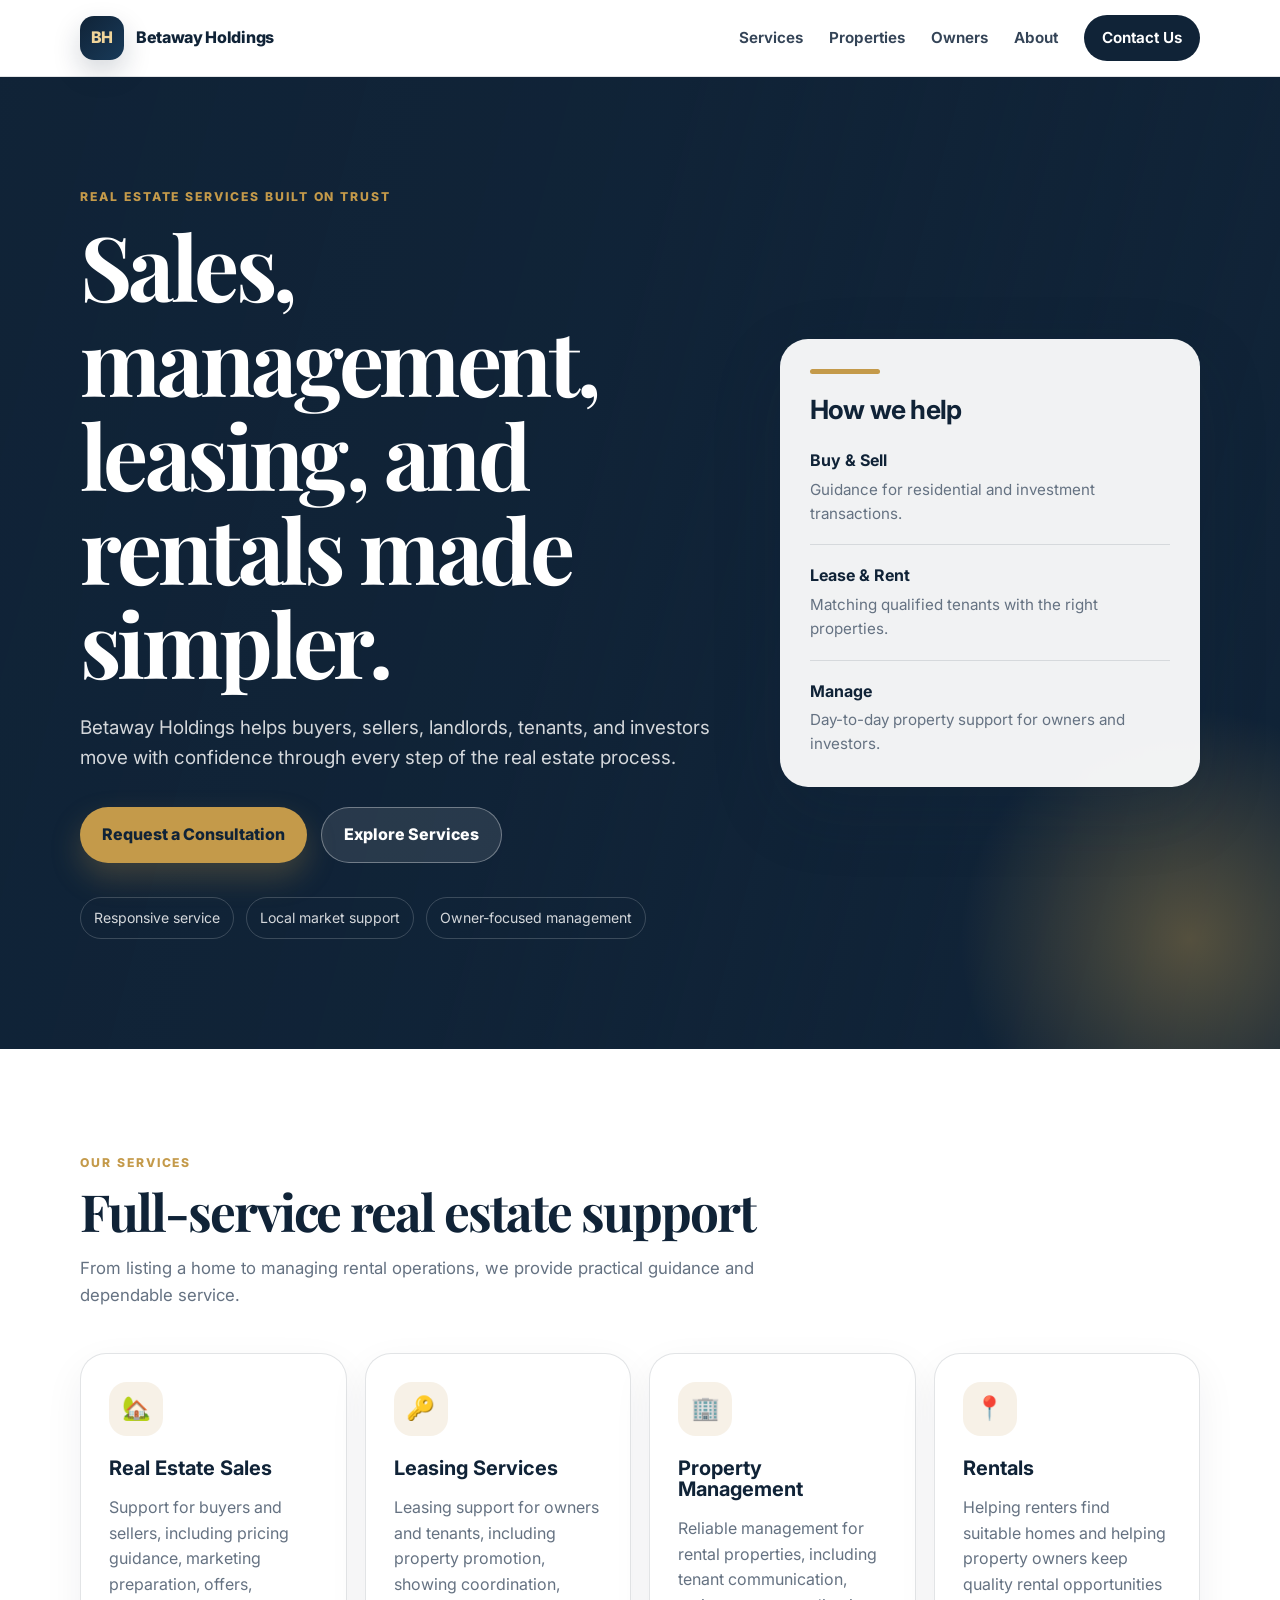
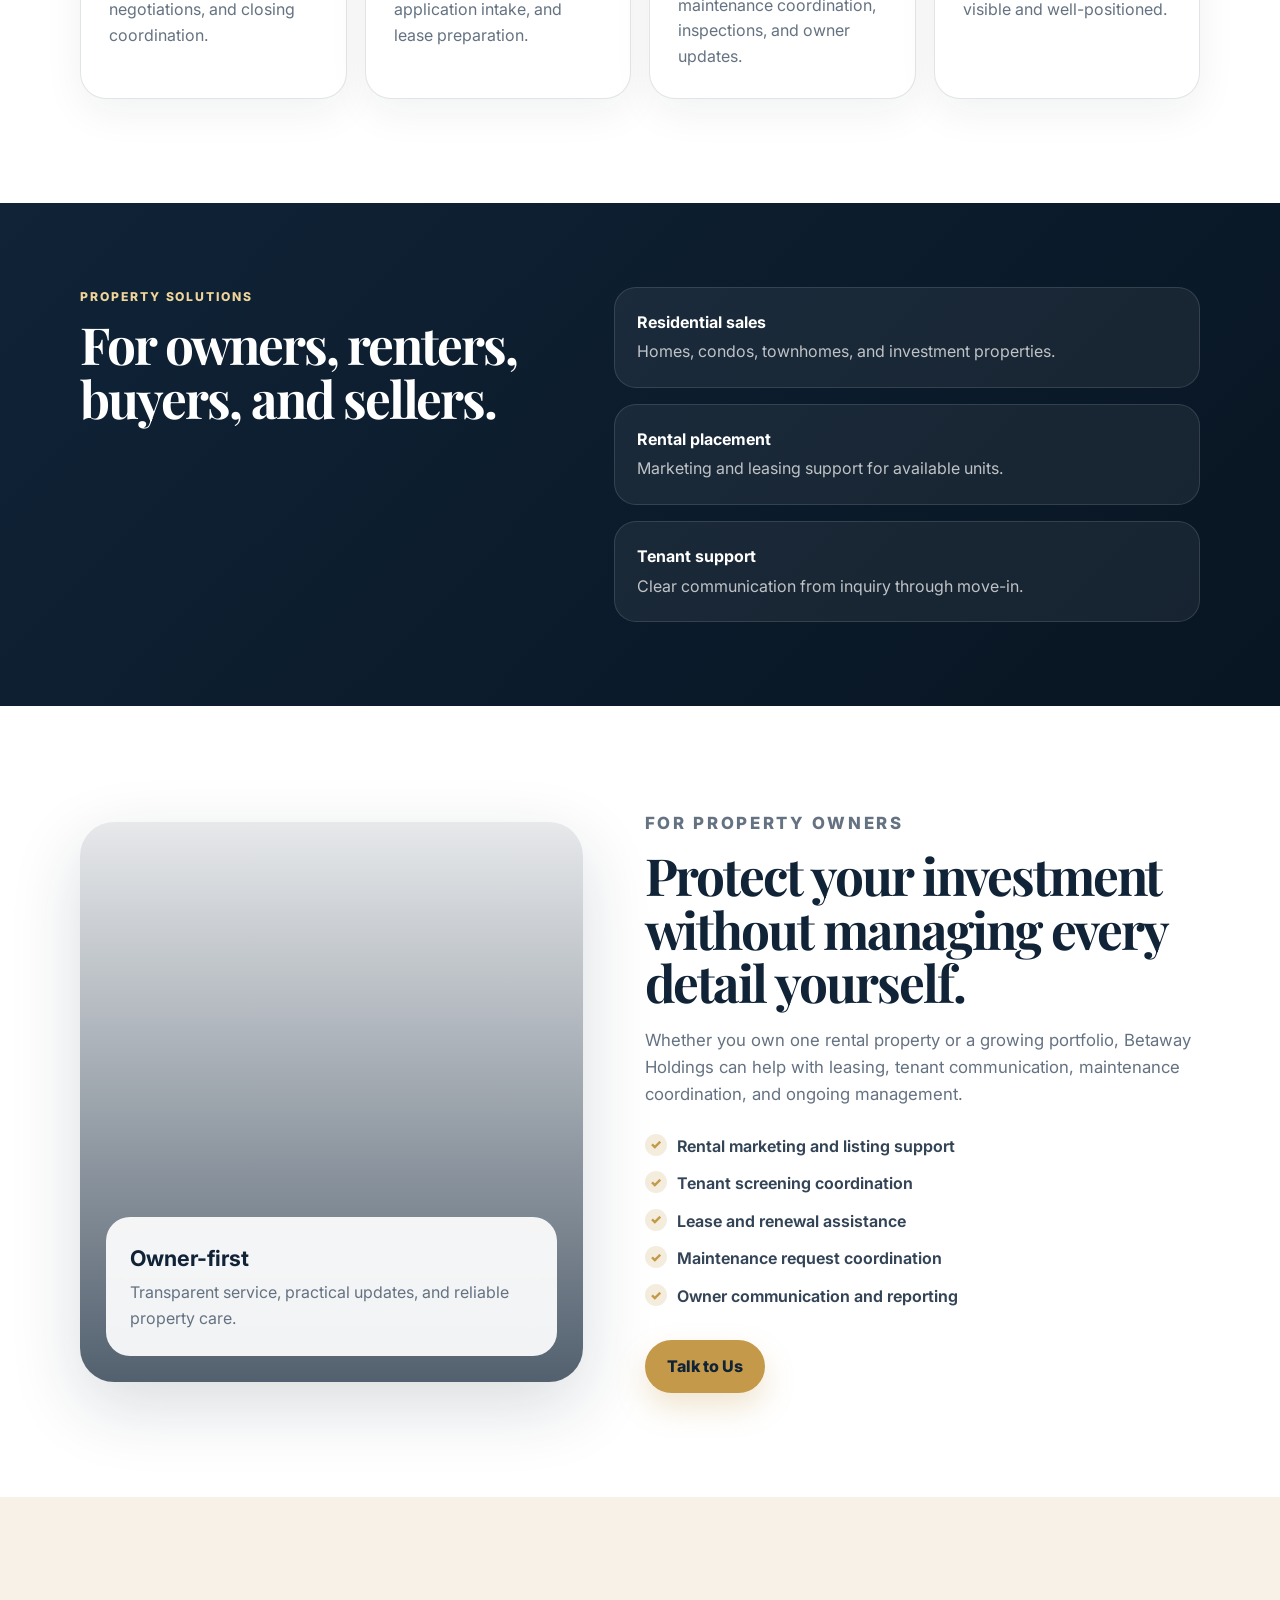
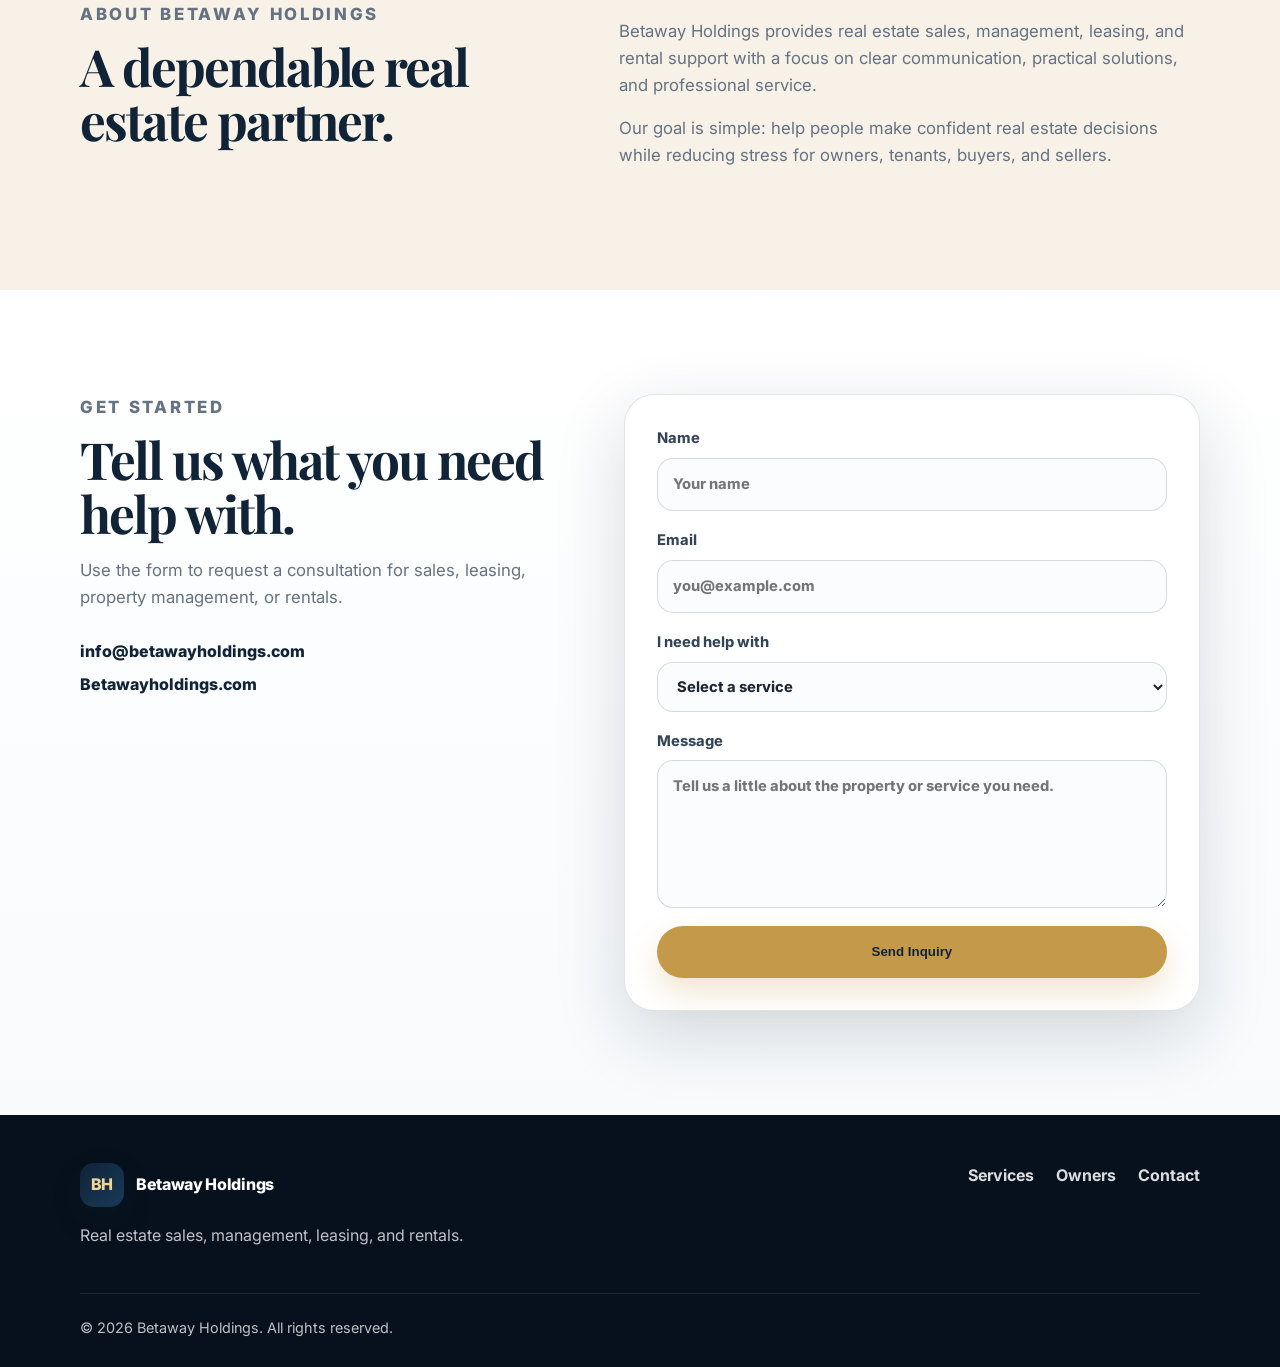
==== index.html @ a77d6428 "Launch Betaway Holdings website" ====
<!DOCTYPE html>
<html lang="en">
<head>
  <meta charset="UTF-8" />
  <meta name="viewport" content="width=device-width, initial-scale=1.0" />
  <meta name="description" content="Betaway Holdings provides real estate sales, property management, leasing, and rental services." />
  <title>Betaway Holdings | Real Estate Sales, Management, Leasing & Rentals</title>
  <link rel="preconnect" href="https://fonts.googleapis.com">
  <link rel="preconnect" href="https://fonts.gstatic.com" crossorigin>
  <link href="https://fonts.googleapis.com/css2?family=Inter:wght@400;500;600;700;800&family=Playfair+Display:wght@700;800&display=swap" rel="stylesheet">
  <link rel="stylesheet" href="styles.css" />
</head>
<body>
  <header class="site-header">
    <nav class="nav container" aria-label="Main navigation">
      <a class="brand" href="#top" aria-label="Betaway Holdings home">
        <span class="brand-mark">BH</span>
        <span>Betaway Holdings</span>
      </a>
      <button class="nav-toggle" aria-label="Open navigation" aria-expanded="false">☰</button>
      <div class="nav-links">
        <a href="#services">Services</a>
        <a href="#properties">Properties</a>
        <a href="#owners">Owners</a>
        <a href="#about">About</a>
        <a class="nav-cta" href="#contact">Contact Us</a>
      </div>
    </nav>
  </header>

  <main id="top">
    <section class="hero">
      <div class="hero-bg" aria-hidden="true"></div>
      <div class="container hero-grid">
        <div class="hero-copy">
          <p class="eyebrow">Real estate services built on trust</p>
          <h1>Sales, management, leasing, and rentals made simpler.</h1>
          <p class="hero-text">Betaway Holdings helps buyers, sellers, landlords, tenants, and investors move with confidence through every step of the real estate process.</p>
          <div class="hero-actions">
            <a class="btn primary" href="#contact">Request a Consultation</a>
            <a class="btn secondary" href="#services">Explore Services</a>
          </div>
          <div class="trust-row" aria-label="Company highlights">
            <span>Responsive service</span>
            <span>Local market support</span>
            <span>Owner-focused management</span>
          </div>
        </div>

        <aside class="hero-card" aria-label="Service overview">
          <div class="card-topline"></div>
          <h2>How we help</h2>
          <ul>
            <li><strong>Buy & Sell</strong><span>Guidance for residential and investment transactions.</span></li>
            <li><strong>Lease & Rent</strong><span>Matching qualified tenants with the right properties.</span></li>
            <li><strong>Manage</strong><span>Day-to-day property support for owners and investors.</span></li>
          </ul>
        </aside>
      </div>
    </section>

    <section class="section" id="services">
      <div class="container">
        <div class="section-heading">
          <p class="eyebrow">Our services</p>
          <h2>Full-service real estate support</h2>
          <p>From listing a home to managing rental operations, we provide practical guidance and dependable service.</p>
        </div>

        <div class="service-grid">
          <article class="service-card">
            <span class="icon">🏡</span>
            <h3>Real Estate Sales</h3>
            <p>Support for buyers and sellers, including pricing guidance, marketing preparation, offers, negotiations, and closing coordination.</p>
          </article>
          <article class="service-card">
            <span class="icon">🔑</span>
            <h3>Leasing Services</h3>
            <p>Leasing support for owners and tenants, including property promotion, showing coordination, application intake, and lease preparation.</p>
          </article>
          <article class="service-card">
            <span class="icon">🏢</span>
            <h3>Property Management</h3>
            <p>Reliable management for rental properties, including tenant communication, maintenance coordination, inspections, and owner updates.</p>
          </article>
          <article class="service-card">
            <span class="icon">📍</span>
            <h3>Rentals</h3>
            <p>Helping renters find suitable homes and helping property owners keep quality rental opportunities visible and well-positioned.</p>
          </article>
        </div>
      </div>
    </section>

    <section class="feature-band" id="properties">
      <div class="container feature-grid">
        <div>
          <p class="eyebrow light">Property solutions</p>
          <h2>For owners, renters, buyers, and sellers.</h2>
        </div>
        <div class="feature-list">
          <div><strong>Residential sales</strong><span>Homes, condos, townhomes, and investment properties.</span></div>
          <div><strong>Rental placement</strong><span>Marketing and leasing support for available units.</span></div>
          <div><strong>Tenant support</strong><span>Clear communication from inquiry through move-in.</span></div>
        </div>
      </div>
    </section>

    <section class="section split" id="owners">
      <div class="container split-grid">
        <div class="image-panel">
          <div class="stat-card">
            <strong>Owner-first</strong>
            <span>Transparent service, practical updates, and reliable property care.</span>
          </div>
        </div>
        <div class="split-copy">
          <p class="eyebrow">For property owners</p>
          <h2>Protect your investment without managing every detail yourself.</h2>
          <p>Whether you own one rental property or a growing portfolio, Betaway Holdings can help with leasing, tenant communication, maintenance coordination, and ongoing management.</p>
          <ul class="check-list">
            <li>Rental marketing and listing support</li>
            <li>Tenant screening coordination</li>
            <li>Lease and renewal assistance</li>
            <li>Maintenance request coordination</li>
            <li>Owner communication and reporting</li>
          </ul>
          <a class="btn primary" href="#contact">Talk to Us</a>
        </div>
      </div>
    </section>

    <section class="section muted" id="about">
      <div class="container about-grid">
        <div>
          <p class="eyebrow">About Betaway Holdings</p>
          <h2>A dependable real estate partner.</h2>
        </div>
        <div>
          <p>Betaway Holdings provides real estate sales, management, leasing, and rental support with a focus on clear communication, practical solutions, and professional service.</p>
          <p>Our goal is simple: help people make confident real estate decisions while reducing stress for owners, tenants, buyers, and sellers.</p>
        </div>
      </div>
    </section>

    <section class="section contact-section" id="contact">
      <div class="container contact-grid">
        <div class="contact-copy">
          <p class="eyebrow">Get started</p>
          <h2>Tell us what you need help with.</h2>
          <p>Use the form to request a consultation for sales, leasing, property management, or rentals.</p>
          <div class="contact-details">
            <a href="mailto:info@betawayholdings.com">info@betawayholdings.com</a>
            <span>Betawayholdings.com</span>
          </div>
        </div>

        <form class="contact-form" action="mailto:info@betawayholdings.com" method="post" enctype="text/plain">
          <label>
            Name
            <input type="text" name="name" placeholder="Your name" required>
          </label>
          <label>
            Email
            <input type="email" name="email" placeholder="you@example.com" required>
          </label>
          <label>
            I need help with
            <select name="service" required>
              <option value="">Select a service</option>
              <option>Buying or selling</option>
              <option>Property management</option>
              <option>Leasing</option>
              <option>Rentals</option>
            </select>
          </label>
          <label>
            Message
            <textarea name="message" rows="5" placeholder="Tell us a little about the property or service you need."></textarea>
          </label>
          <button class="btn primary" type="submit">Send Inquiry</button>
        </form>
      </div>
    </section>
  </main>

  <footer class="site-footer">
    <div class="container footer-grid">
      <div>
        <a class="brand footer-brand" href="#top"><span class="brand-mark">BH</span><span>Betaway Holdings</span></a>
        <p>Real estate sales, management, leasing, and rentals.</p>
      </div>
      <div class="footer-links">
        <a href="#services">Services</a>
        <a href="#owners">Owners</a>
        <a href="#contact">Contact</a>
      </div>
    </div>
    <div class="container copyright">© <span id="year"></span> Betaway Holdings. All rights reserved.</div>
  </footer>

  <script src="script.js"></script>
</body>
</html>
---- styles.css ----
:root {
  --navy: #102337;
  --navy-2: #183a59;
  --gold: #c49a4a;
  --gold-light: #f0d59a;
  --cream: #f7f1e7;
  --white: #ffffff;
  --ink: #1c2632;
  --muted: #657282;
  --line: rgba(16, 35, 55, 0.12);
  --shadow: 0 24px 70px rgba(16, 35, 55, 0.16);
}

* {
  box-sizing: border-box;
}

html {
  scroll-behavior: smooth;
}

body {
  margin: 0;
  font-family: "Inter", system-ui, -apple-system, BlinkMacSystemFont, "Segoe UI", sans-serif;
  color: var(--ink);
  background: var(--white);
  line-height: 1.6;
}

a {
  color: inherit;
  text-decoration: none;
}

img {
  max-width: 100%;
}

.container {
  width: min(1120px, calc(100% - 40px));
  margin: 0 auto;
}

.site-header {
  position: sticky;
  top: 0;
  z-index: 50;
  background: rgba(255, 255, 255, 0.88);
  backdrop-filter: blur(18px);
  border-bottom: 1px solid var(--line);
}

.nav {
  min-height: 76px;
  display: flex;
  align-items: center;
  justify-content: space-between;
  gap: 24px;
}

.brand {
  display: inline-flex;
  align-items: center;
  gap: 12px;
  font-weight: 800;
  color: var(--navy);
  letter-spacing: -0.02em;
}

.brand-mark {
  width: 44px;
  height: 44px;
  display: inline-grid;
  place-items: center;
  border-radius: 14px;
  background: linear-gradient(135deg, var(--navy), var(--navy-2));
  color: var(--gold-light);
  font-weight: 800;
  box-shadow: 0 12px 28px rgba(16, 35, 55, 0.18);
}

.nav-links {
  display: flex;
  align-items: center;
  gap: 26px;
  color: #344457;
  font-size: 0.95rem;
  font-weight: 650;
}

.nav-links a:hover {
  color: var(--gold);
}

.nav-cta {
  padding: 11px 18px;
  border-radius: 999px;
  background: var(--navy);
  color: var(--white) !important;
}

.nav-toggle {
  display: none;
  border: 0;
  background: var(--navy);
  color: var(--white);
  width: 42px;
  height: 42px;
  border-radius: 12px;
  font-size: 1.2rem;
}

.hero {
  position: relative;
  min-height: 720px;
  display: flex;
  align-items: center;
  overflow: hidden;
  color: var(--white);
  background: var(--navy);
}

.hero-bg {
  position: absolute;
  inset: 0;
  background:
    linear-gradient(105deg, rgba(16, 35, 55, 0.95) 0%, rgba(16, 35, 55, 0.86) 44%, rgba(16, 35, 55, 0.38) 100%),
    url("https://images.unsplash.com/photo-1560518883-ce09059eeffa?auto=format&fit=crop&w=1800&q=80") center/cover;
}

.hero::after {
  content: "";
  position: absolute;
  width: 500px;
  height: 500px;
  right: -160px;
  bottom: -140px;
  background: radial-gradient(circle, rgba(196, 154, 74, 0.38), transparent 65%);
}

.hero-grid {
  position: relative;
  z-index: 1;
  display: grid;
  grid-template-columns: minmax(0, 1.1fr) 420px;
  gap: 56px;
  align-items: center;
  padding: 110px 0;
}

.eyebrow {
  margin: 0 0 12px;
  text-transform: uppercase;
  letter-spacing: 0.16em;
  color: var(--gold);
  font-size: 0.76rem;
  font-weight: 800;
}

.eyebrow.light {
  color: var(--gold-light);
}

h1,
h2,
h3 {
  margin: 0;
  line-height: 1.05;
  color: var(--navy);
}

.hero h1,
.feature-band h2 {
  color: var(--white);
}

h1,
h2 {
  font-family: "Playfair Display", Georgia, serif;
  letter-spacing: -0.04em;
}

h1 {
  max-width: 780px;
  font-size: clamp(3.1rem, 7vw, 6.8rem);
}

h2 {
  font-size: clamp(2rem, 4vw, 3.8rem);
}

h3 {
  font-size: 1.25rem;
}

.hero-text {
  max-width: 650px;
  margin: 24px 0 0;
  color: rgba(255, 255, 255, 0.82);
  font-size: 1.18rem;
}

.hero-actions {
  display: flex;
  flex-wrap: wrap;
  gap: 14px;
  margin: 34px 0 0;
}

.btn {
  display: inline-flex;
  align-items: center;
  justify-content: center;
  min-height: 52px;
  padding: 14px 22px;
  border: 0;
  border-radius: 999px;
  font-weight: 800;
  cursor: pointer;
  transition: transform 0.2s ease, box-shadow 0.2s ease, background 0.2s ease;
}

.btn:hover {
  transform: translateY(-2px);
}

.btn.primary {
  background: var(--gold);
  color: var(--navy);
  box-shadow: 0 14px 30px rgba(196, 154, 74, 0.26);
}

.btn.secondary {
  border: 1px solid rgba(255, 255, 255, 0.34);
  color: var(--white);
  background: rgba(255, 255, 255, 0.1);
}

.trust-row {
  display: flex;
  flex-wrap: wrap;
  gap: 12px;
  margin-top: 34px;
}

.trust-row span {
  padding: 9px 13px;
  border: 1px solid rgba(255, 255, 255, 0.18);
  border-radius: 999px;
  color: rgba(255, 255, 255, 0.82);
  font-size: 0.88rem;
}

.hero-card {
  padding: 30px;
  border-radius: 28px;
  background: rgba(255, 255, 255, 0.94);
  color: var(--ink);
  box-shadow: var(--shadow);
  overflow: hidden;
}

.card-topline {
  width: 70px;
  height: 5px;
  border-radius: 999px;
  background: var(--gold);
  margin-bottom: 22px;
}

.hero-card h2 {
  font-family: "Inter", sans-serif;
  letter-spacing: -0.03em;
  font-size: 1.65rem;
}

.hero-card ul {
  list-style: none;
  padding: 0;
  margin: 24px 0 0;
  display: grid;
  gap: 18px;
}

.hero-card li {
  padding-bottom: 18px;
  border-bottom: 1px solid var(--line);
}

.hero-card li:last-child {
  border-bottom: 0;
  padding-bottom: 0;
}

.hero-card strong,
.hero-card span {
  display: block;
}

.hero-card strong {
  color: var(--navy);
  margin-bottom: 4px;
}

.hero-card span {
  color: var(--muted);
  font-size: 0.95rem;
}

.section {
  padding: 104px 0;
}

.section-heading {
  max-width: 750px;
  margin-bottom: 44px;
}

.section-heading p:last-child,
.split-copy p,
.about-grid p,
.contact-copy p {
  color: var(--muted);
  font-size: 1.05rem;
}

.service-grid {
  display: grid;
  grid-template-columns: repeat(4, 1fr);
  gap: 18px;
}

.service-card {
  padding: 28px;
  border: 1px solid var(--line);
  border-radius: 26px;
  background: var(--white);
  box-shadow: 0 14px 40px rgba(16, 35, 55, 0.06);
}

.icon {
  display: inline-grid;
  place-items: center;
  width: 54px;
  height: 54px;
  border-radius: 18px;
  background: var(--cream);
  font-size: 1.45rem;
  margin-bottom: 22px;
}

.service-card p {
  color: var(--muted);
  margin-bottom: 0;
}

.feature-band {
  padding: 84px 0;
  background: linear-gradient(135deg, var(--navy), #081522);
  color: var(--white);
}

.feature-grid {
  display: grid;
  grid-template-columns: 0.9fr 1.1fr;
  gap: 54px;
  align-items: start;
}

.feature-list {
  display: grid;
  gap: 16px;
}

.feature-list div {
  padding: 22px;
  border: 1px solid rgba(255, 255, 255, 0.12);
  border-radius: 22px;
  background: rgba(255, 255, 255, 0.06);
}

.feature-list strong,
.feature-list span {
  display: block;
}

.feature-list span {
  color: rgba(255, 255, 255, 0.72);
  margin-top: 4px;
}

.split-grid {
  display: grid;
  grid-template-columns: 0.95fr 1.05fr;
  gap: 62px;
  align-items: center;
}

.image-panel {
  min-height: 560px;
  border-radius: 34px;
  background:
    linear-gradient(180deg, rgba(16, 35, 55, 0.1), rgba(16, 35, 55, 0.72)),
    url("https://images.unsplash.com/photo-1600607687920-4e2a09cf159d?auto=format&fit=crop&w=1200&q=80") center/cover;
  position: relative;
  overflow: hidden;
  box-shadow: var(--shadow);
}

.stat-card {
  position: absolute;
  left: 26px;
  right: 26px;
  bottom: 26px;
  padding: 24px;
  border-radius: 24px;
  background: rgba(255, 255, 255, 0.92);
  backdrop-filter: blur(12px);
}

.stat-card strong,
.stat-card span {
  display: block;
}

.stat-card strong {
  color: var(--navy);
  font-size: 1.35rem;
}

.stat-card span {
  margin-top: 5px;
  color: var(--muted);
}

.check-list {
  padding: 0;
  margin: 26px 0 30px;
  list-style: none;
  display: grid;
  gap: 12px;
}

.check-list li {
  position: relative;
  padding-left: 32px;
  font-weight: 650;
  color: #344457;
}

.check-list li::before {
  content: "✓";
  position: absolute;
  left: 0;
  top: 0;
  width: 22px;
  height: 22px;
  display: grid;
  place-items: center;
  border-radius: 50%;
  background: rgba(196, 154, 74, 0.18);
  color: var(--gold);
  font-size: 0.82rem;
  font-weight: 900;
}

.muted {
  background: var(--cream);
}

.about-grid {
  display: grid;
  grid-template-columns: 0.9fr 1.1fr;
  gap: 64px;
}

.contact-section {
  background: linear-gradient(180deg, var(--white), #f8fafc);
}

.contact-grid {
  display: grid;
  grid-template-columns: 0.85fr 1fr;
  gap: 54px;
  align-items: start;
}

.contact-details {
  display: grid;
  gap: 8px;
  margin-top: 28px;
  color: var(--navy);
  font-weight: 800;
}

.contact-form {
  padding: 32px;
  border-radius: 30px;
  background: var(--white);
  border: 1px solid var(--line);
  box-shadow: var(--shadow);
  display: grid;
  gap: 18px;
}

label {
  display: grid;
  gap: 7px;
  color: #344457;
  font-weight: 750;
  font-size: 0.92rem;
}

input,
select,
textarea {
  width: 100%;
  border: 1px solid rgba(101, 114, 130, 0.24);
  border-radius: 16px;
  padding: 14px 15px;
  font: inherit;
  color: var(--ink);
  background: #fbfcfd;
}

input:focus,
select:focus,
textarea:focus {
  outline: 3px solid rgba(196, 154, 74, 0.22);
  border-color: var(--gold);
}

.site-footer {
  padding: 48px 0 28px;
  background: #07111d;
  color: rgba(255, 255, 255, 0.74);
}

.footer-grid {
  display: flex;
  align-items: flex-start;
  justify-content: space-between;
  gap: 32px;
  padding-bottom: 28px;
  border-bottom: 1px solid rgba(255, 255, 255, 0.1);
}

.footer-brand {
  color: var(--white);
}

.footer-links {
  display: flex;
  gap: 22px;
  color: rgba(255, 255, 255, 0.86);
  font-weight: 700;
}

.copyright {
  padding-top: 22px;
  font-size: 0.9rem;
}

@media (max-width: 920px) {
  .nav-toggle {
    display: inline-grid;
    place-items: center;
  }

  .nav-links {
    position: absolute;
    left: 20px;
    right: 20px;
    top: 82px;
    display: none;
    flex-direction: column;
    align-items: stretch;
    padding: 18px;
    border-radius: 22px;
    background: var(--white);
    box-shadow: var(--shadow);
  }

  .nav-links.open {
    display: flex;
  }

  .nav-links a {
    padding: 10px 12px;
  }

  .hero-grid,
  .service-grid,
  .feature-grid,
  .split-grid,
  .about-grid,
  .contact-grid {
    grid-template-columns: 1fr;
  }

  .hero {
    min-height: auto;
  }

  .hero-grid {
    padding: 78px 0;
  }

  .service-grid {
    grid-template-columns: repeat(2, 1fr);
  }
}

@media (max-width: 620px) {
  .container {
    width: min(100% - 28px, 1120px);
  }

  .nav {
    min-height: 70px;
  }

  .brand span:last-child {
    font-size: 0.95rem;
  }

  .hero-grid {
    padding: 58px 0;
  }

  .hero-card,
  .contact-form,
  .service-card {
    border-radius: 22px;
    padding: 22px;
  }

  .section {
    padding: 72px 0;
  }

  .service-grid {
    grid-template-columns: 1fr;
  }

  .image-panel {
    min-height: 420px;
  }

  .footer-grid,
  .footer-links {
    flex-direction: column;
  }
}
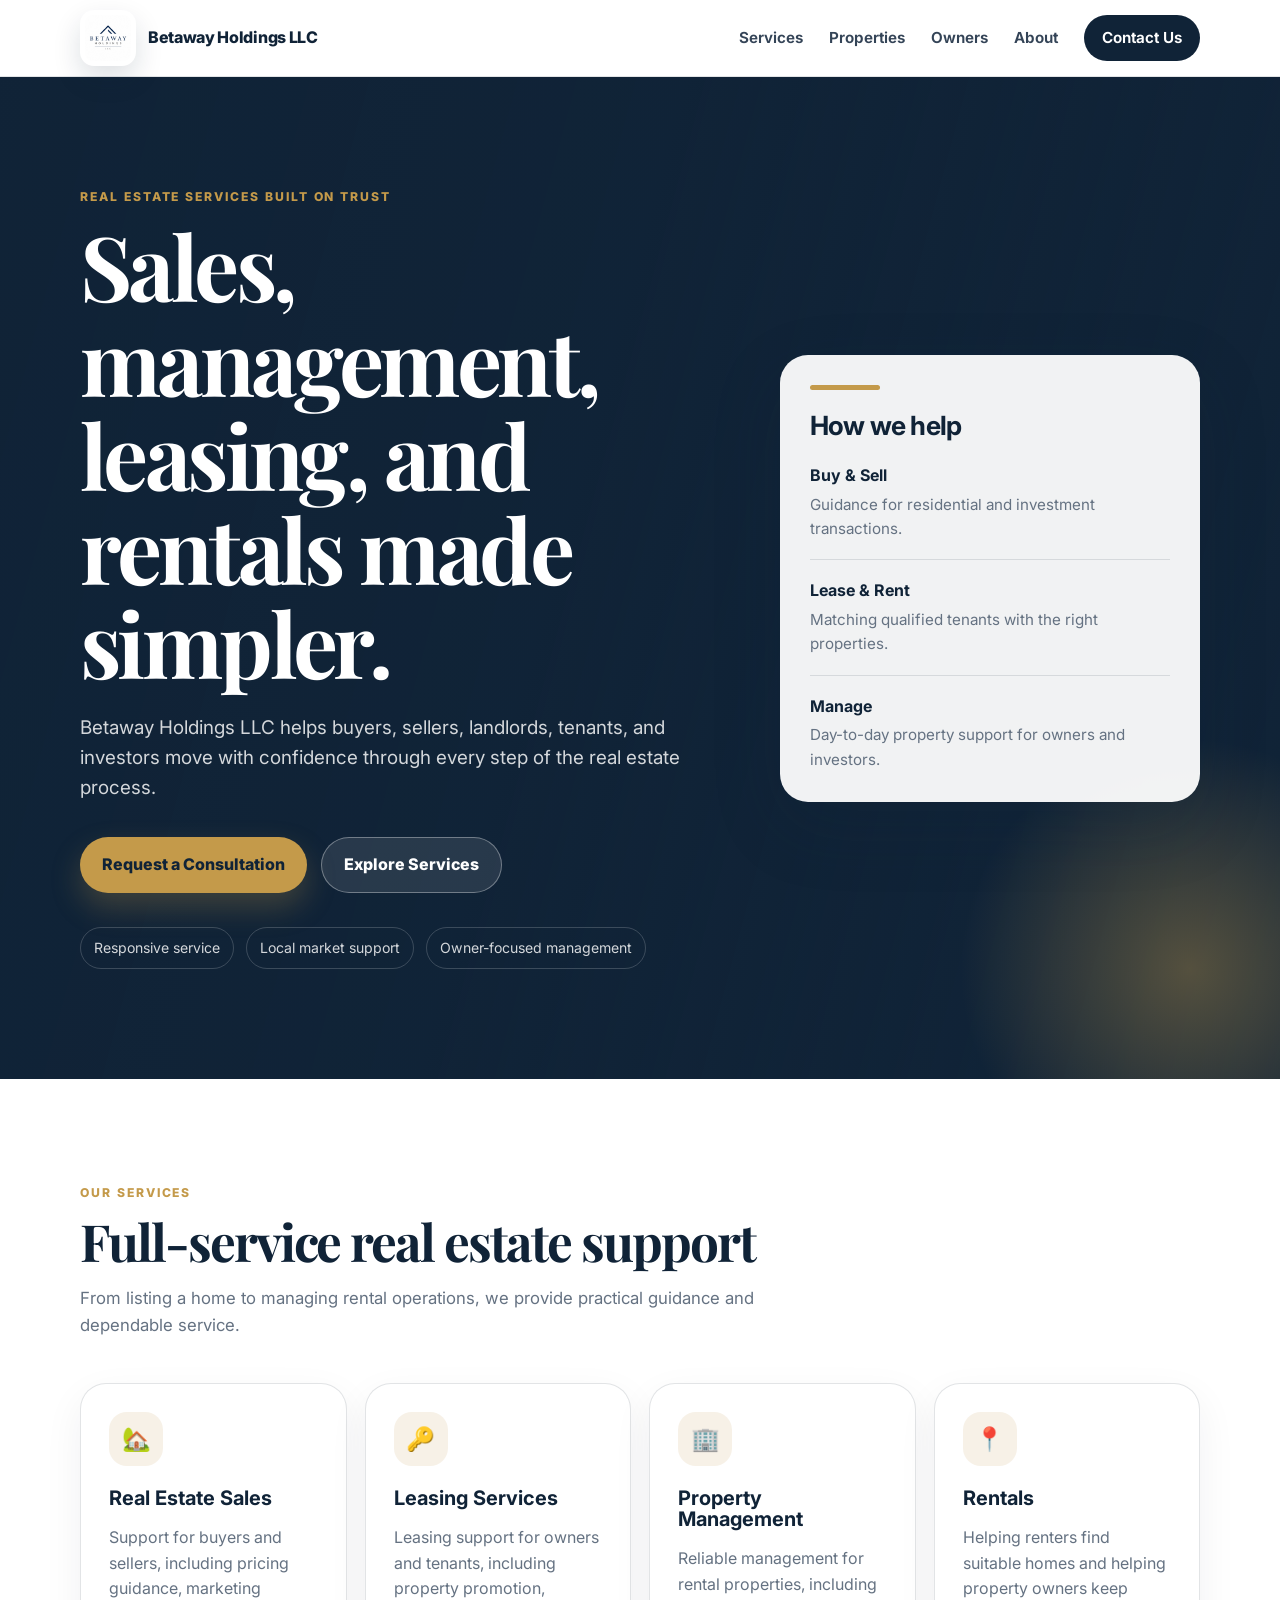
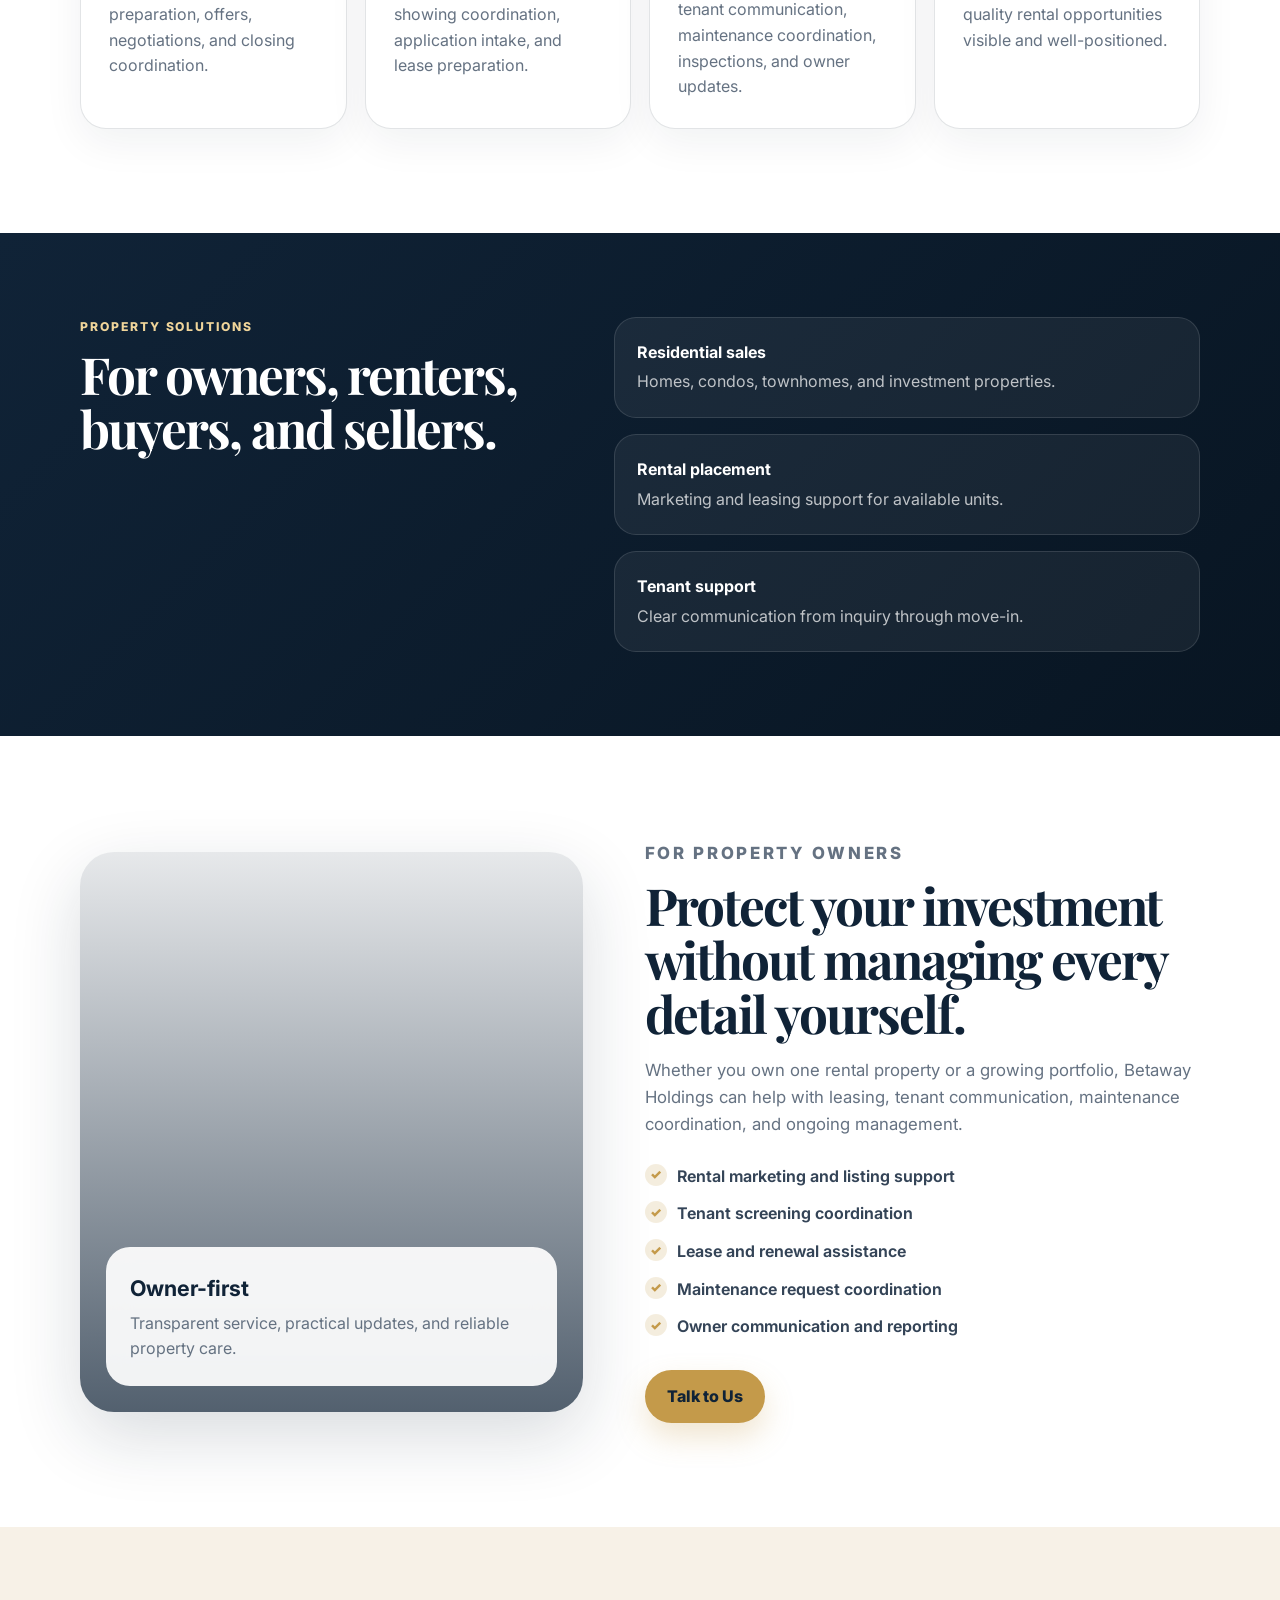
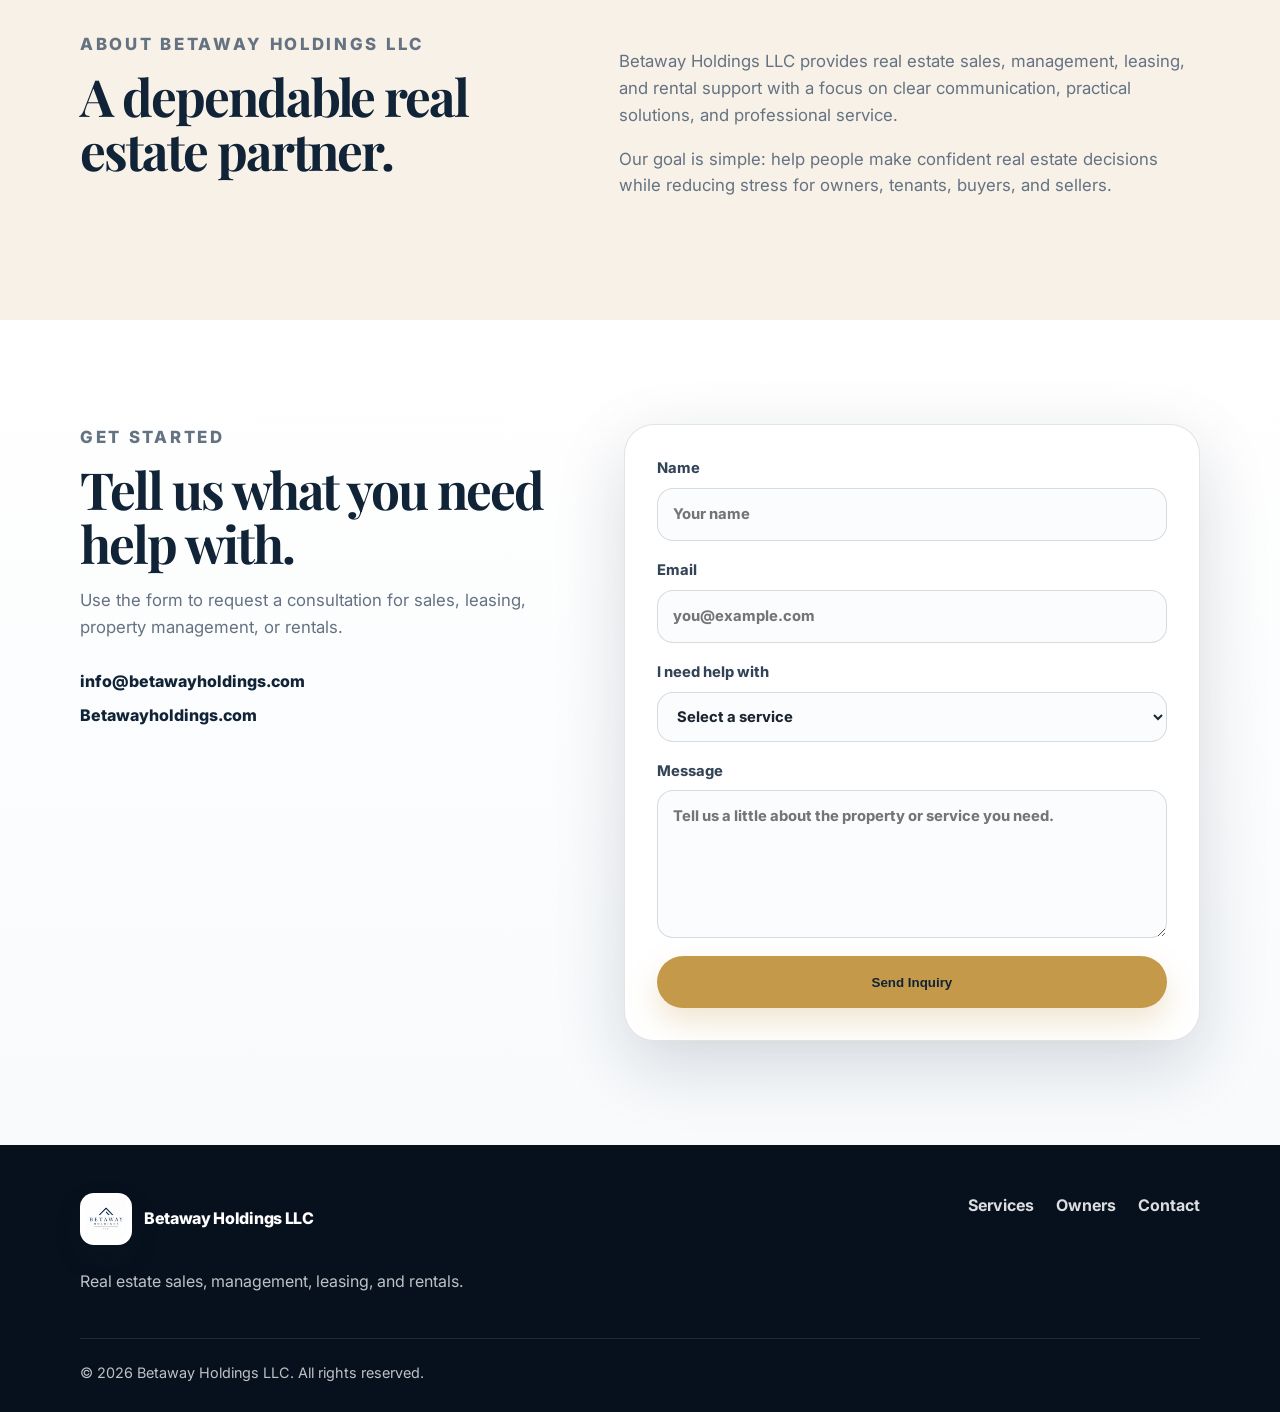
==== commit 89e4cf60: "Add Betaway Holdings logo" ====
--- a/index.html
+++ b/index.html
@@ -3,8 +3,8 @@
 <head>
   <meta charset="UTF-8" />
   <meta name="viewport" content="width=device-width, initial-scale=1.0" />
-  <meta name="description" content="Betaway Holdings provides real estate sales, property management, leasing, and rental services." />
-  <title>Betaway Holdings | Real Estate Sales, Management, Leasing & Rentals</title>
+  <meta name="description" content="Betaway Holdings LLC provides real estate sales, property management, leasing, and rental services." />
+  <title>Betaway Holdings LLC | Real Estate Sales, Management, Leasing & Rentals</title>
   <link rel="preconnect" href="https://fonts.googleapis.com">
   <link rel="preconnect" href="https://fonts.gstatic.com" crossorigin>
   <link href="https://fonts.googleapis.com/css2?family=Inter:wght@400;500;600;700;800&family=Playfair+Display:wght@700;800&display=swap" rel="stylesheet">
@@ -14,8 +14,8 @@
   <header class="site-header">
     <nav class="nav container" aria-label="Main navigation">
       <a class="brand" href="#top" aria-label="Betaway Holdings home">
-        <span class="brand-mark">BH</span>
-        <span>Betaway Holdings</span>
+        <img class="brand-logo" src="assets/logo.jpg" alt="Betaway Holdings LLC logo" />
+        <span>Betaway Holdings LLC</span>
       </a>
       <button class="nav-toggle" aria-label="Open navigation" aria-expanded="false">☰</button>
       <div class="nav-links">
@@ -35,7 +35,7 @@
         <div class="hero-copy">
           <p class="eyebrow">Real estate services built on trust</p>
           <h1>Sales, management, leasing, and rentals made simpler.</h1>
-          <p class="hero-text">Betaway Holdings helps buyers, sellers, landlords, tenants, and investors move with confidence through every step of the real estate process.</p>
+          <p class="hero-text">Betaway Holdings LLC helps buyers, sellers, landlords, tenants, and investors move with confidence through every step of the real estate process.</p>
           <div class="hero-actions">
             <a class="btn primary" href="#contact">Request a Consultation</a>
             <a class="btn secondary" href="#services">Explore Services</a>
@@ -133,11 +133,11 @@
     <section class="section muted" id="about">
       <div class="container about-grid">
         <div>
-          <p class="eyebrow">About Betaway Holdings</p>
+          <p class="eyebrow">About Betaway Holdings LLC</p>
           <h2>A dependable real estate partner.</h2>
         </div>
         <div>
-          <p>Betaway Holdings provides real estate sales, management, leasing, and rental support with a focus on clear communication, practical solutions, and professional service.</p>
+          <p>Betaway Holdings LLC provides real estate sales, management, leasing, and rental support with a focus on clear communication, practical solutions, and professional service.</p>
           <p>Our goal is simple: help people make confident real estate decisions while reducing stress for owners, tenants, buyers, and sellers.</p>
         </div>
       </div>
@@ -187,7 +187,7 @@
   <footer class="site-footer">
     <div class="container footer-grid">
       <div>
-        <a class="brand footer-brand" href="#top"><span class="brand-mark">BH</span><span>Betaway Holdings</span></a>
+        <a class="brand footer-brand" href="#top"><img class="brand-logo" src="assets/logo.jpg" alt="Betaway Holdings LLC logo" /><span>Betaway Holdings LLC</span></a>
         <p>Real estate sales, management, leasing, and rentals.</p>
       </div>
       <div class="footer-links">
@@ -196,7 +196,7 @@
         <a href="#contact">Contact</a>
       </div>
     </div>
-    <div class="container copyright">© <span id="year"></span> Betaway Holdings. All rights reserved.</div>
+    <div class="container copyright">© <span id="year"></span> Betaway Holdings LLC. All rights reserved.</div>
   </footer>
 
   <script src="script.js"></script>
--- a/styles.css
+++ b/styles.css
@@ -67,6 +67,17 @@
   letter-spacing: -0.02em;
 }
 
+
+.brand-logo {
+  width: 56px;
+  height: 56px;
+  object-fit: contain;
+  border-radius: 14px;
+  background: var(--white);
+  padding: 5px;
+  box-shadow: 0 12px 28px rgba(16, 35, 55, 0.14);
+}
+
 .brand-mark {
   width: 44px;
   height: 44px;
@@ -547,6 +558,11 @@
 
 .footer-brand {
   color: var(--white);
+}
+
+.footer-brand .brand-logo {
+  width: 52px;
+  height: 52px;
 }
 
 .footer-links {
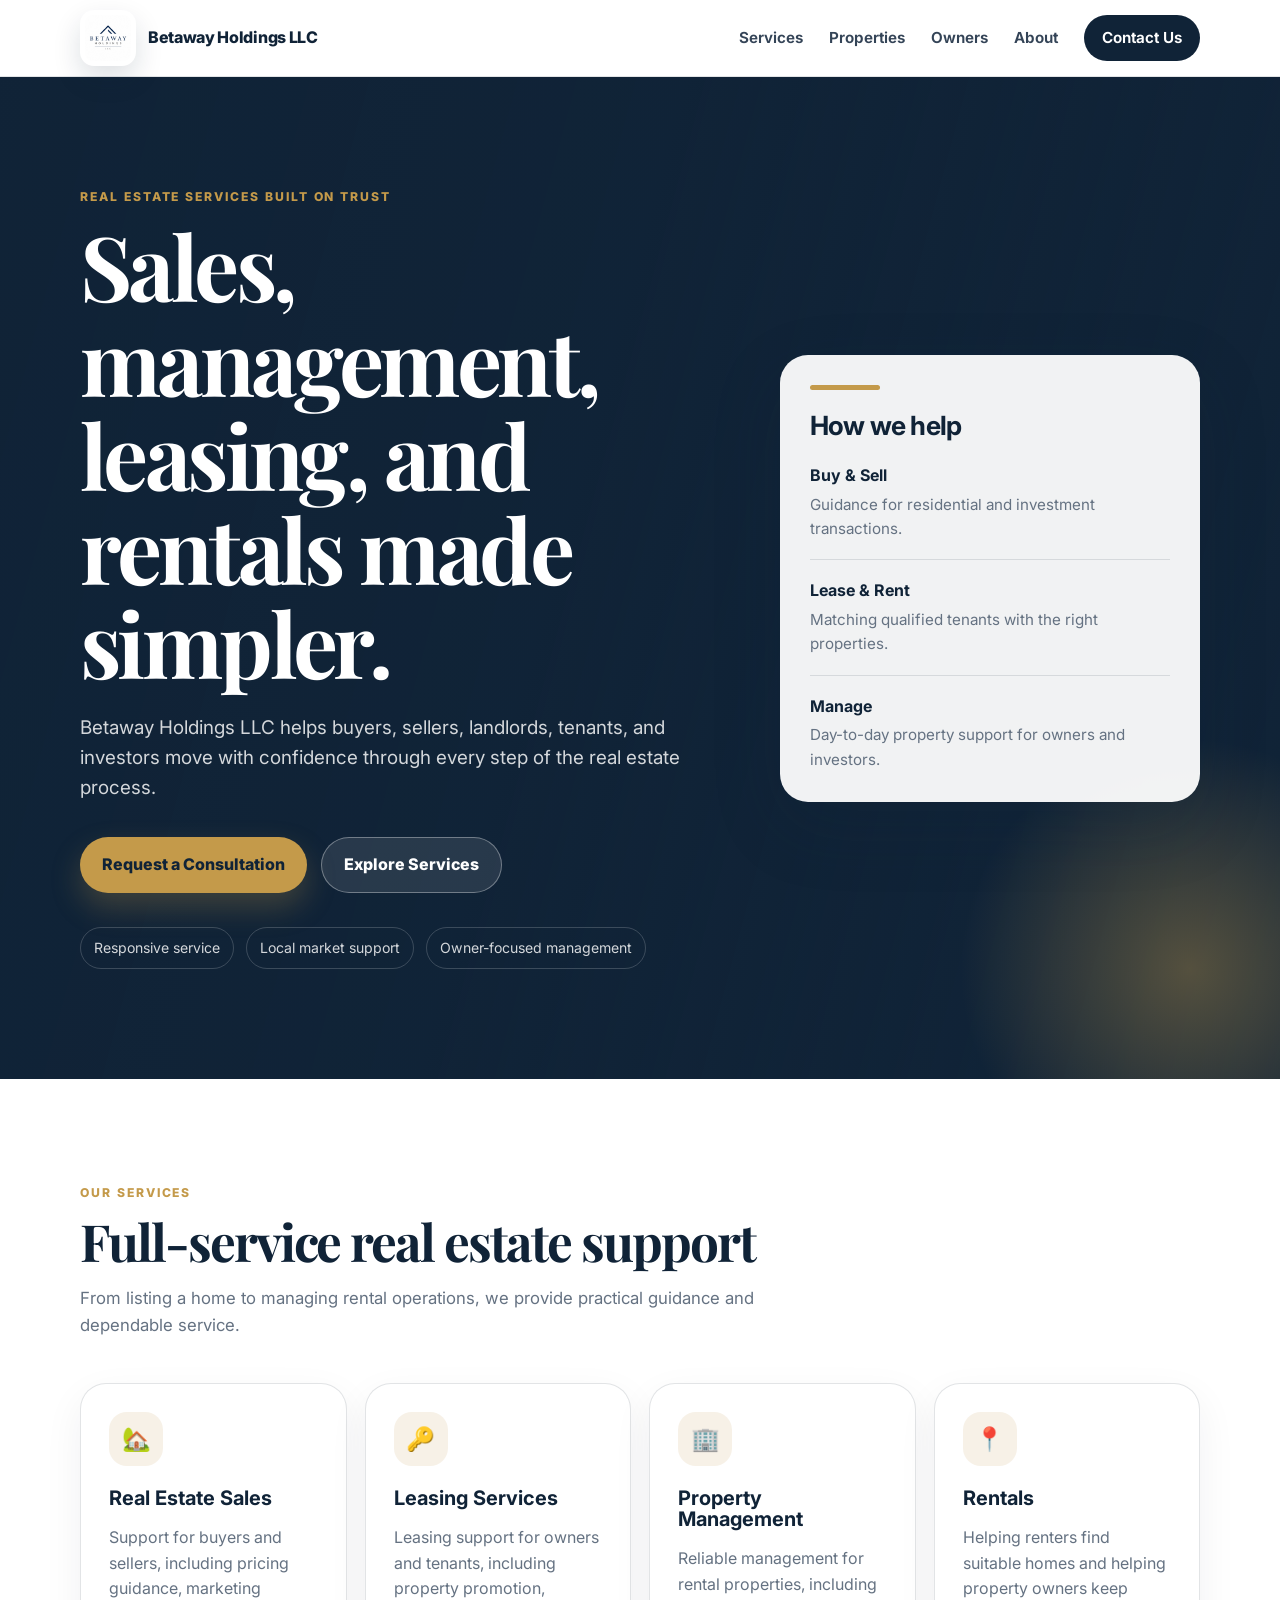
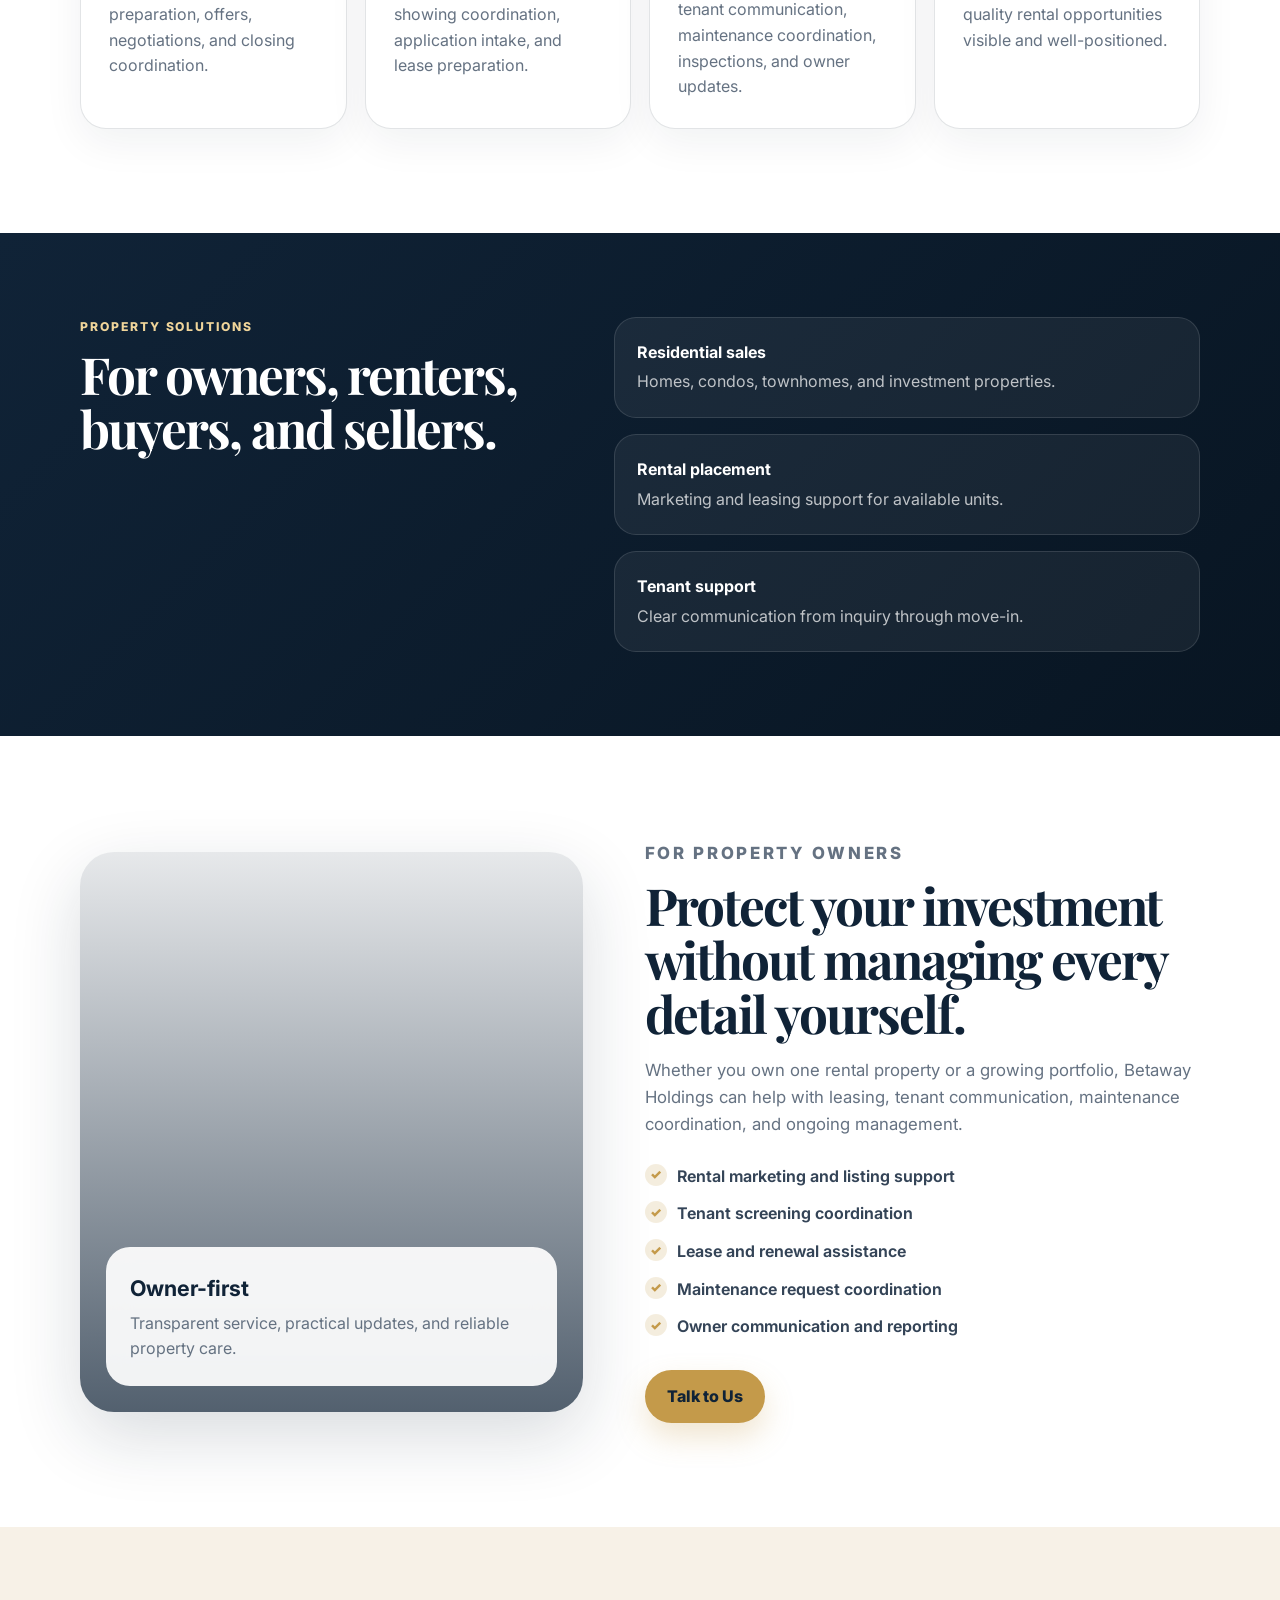
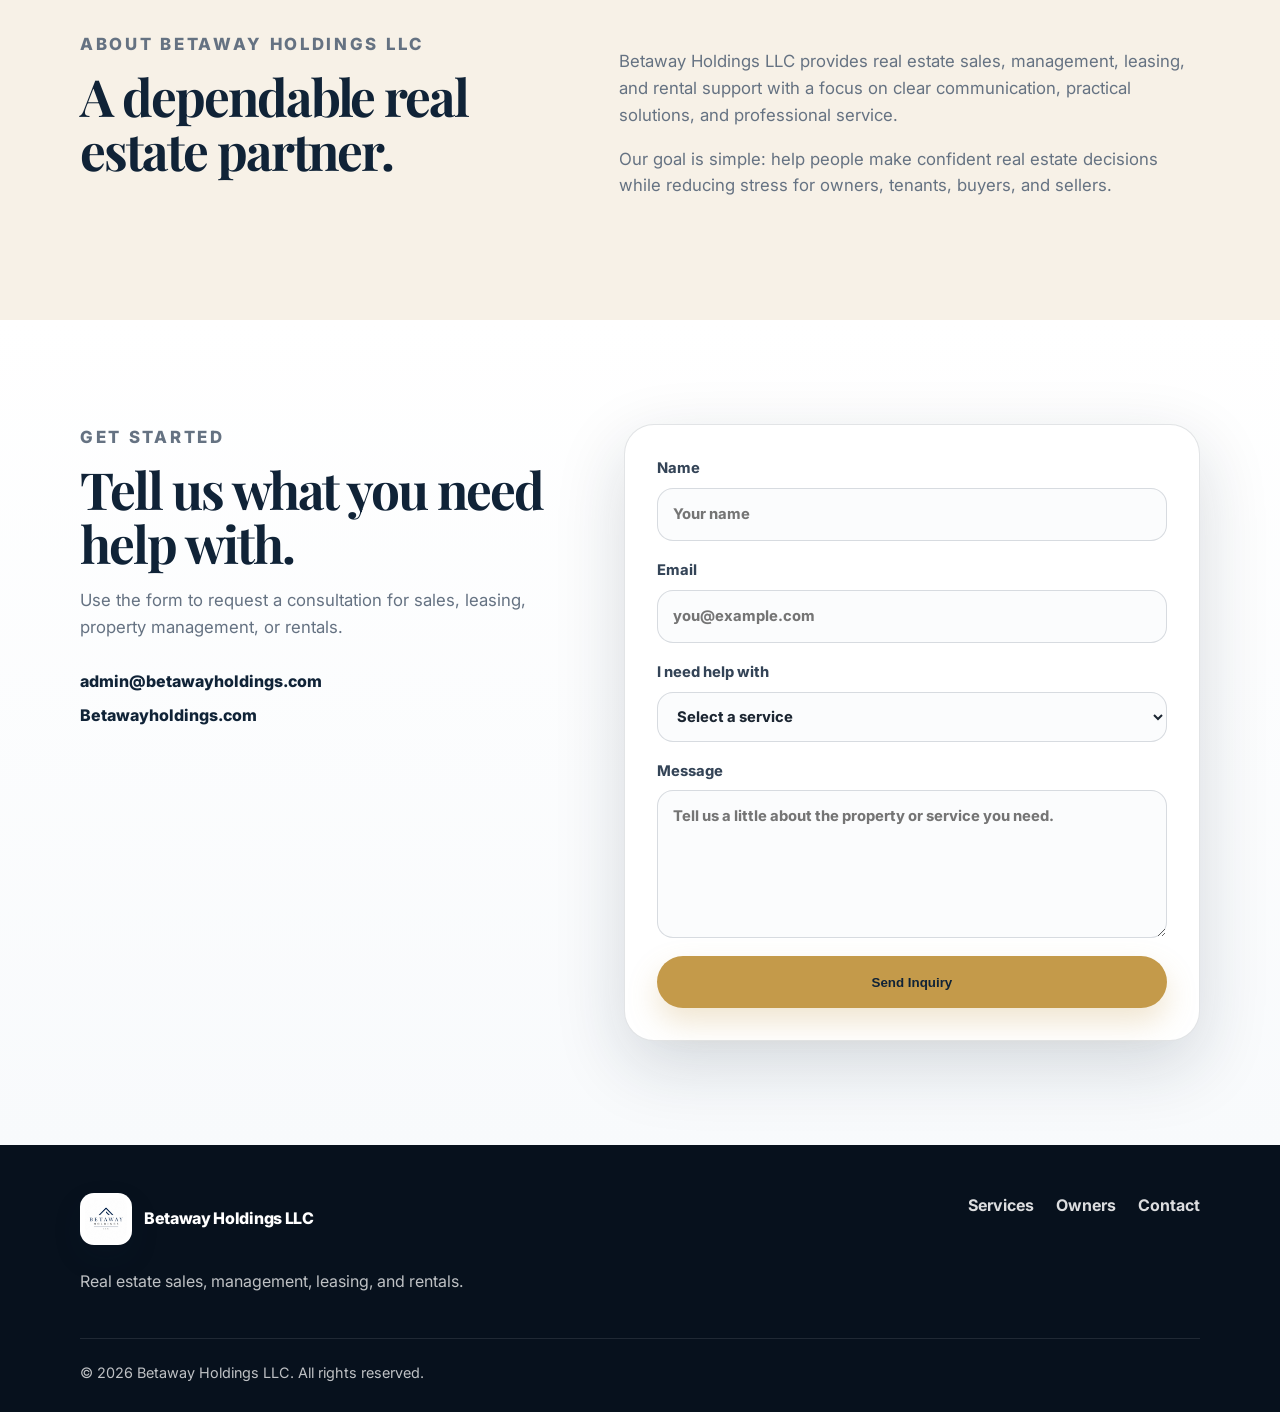
==== commit 02942445: "Update website contact email" ====
--- a/index.html
+++ b/index.html
@@ -150,12 +150,12 @@
           <h2>Tell us what you need help with.</h2>
           <p>Use the form to request a consultation for sales, leasing, property management, or rentals.</p>
           <div class="contact-details">
-            <a href="mailto:info@betawayholdings.com">info@betawayholdings.com</a>
+            <a href="mailto:admin@betawayholdings.com">admin@betawayholdings.com</a>
             <span>Betawayholdings.com</span>
           </div>
         </div>
 
-        <form class="contact-form" action="mailto:info@betawayholdings.com" method="post" enctype="text/plain">
+        <form class="contact-form" action="mailto:admin@betawayholdings.com" method="post" enctype="text/plain">
           <label>
             Name
             <input type="text" name="name" placeholder="Your name" required>
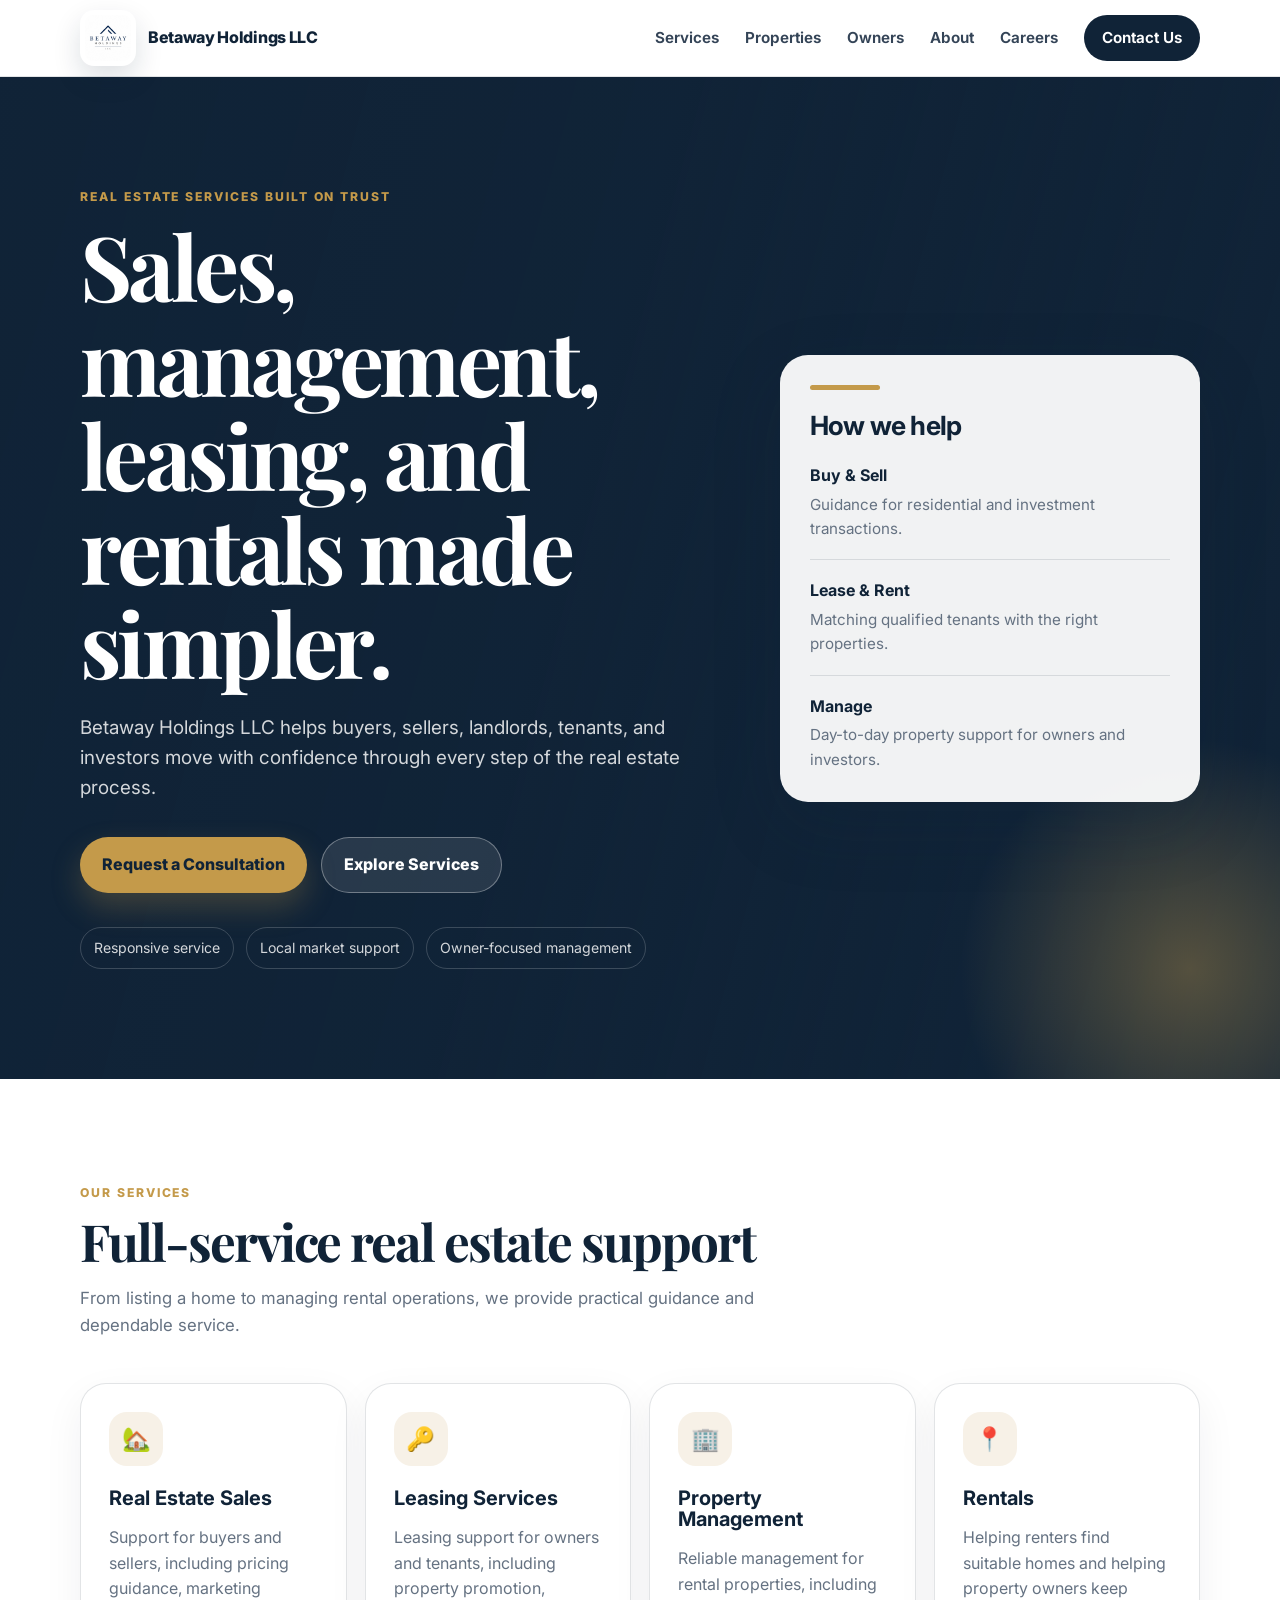
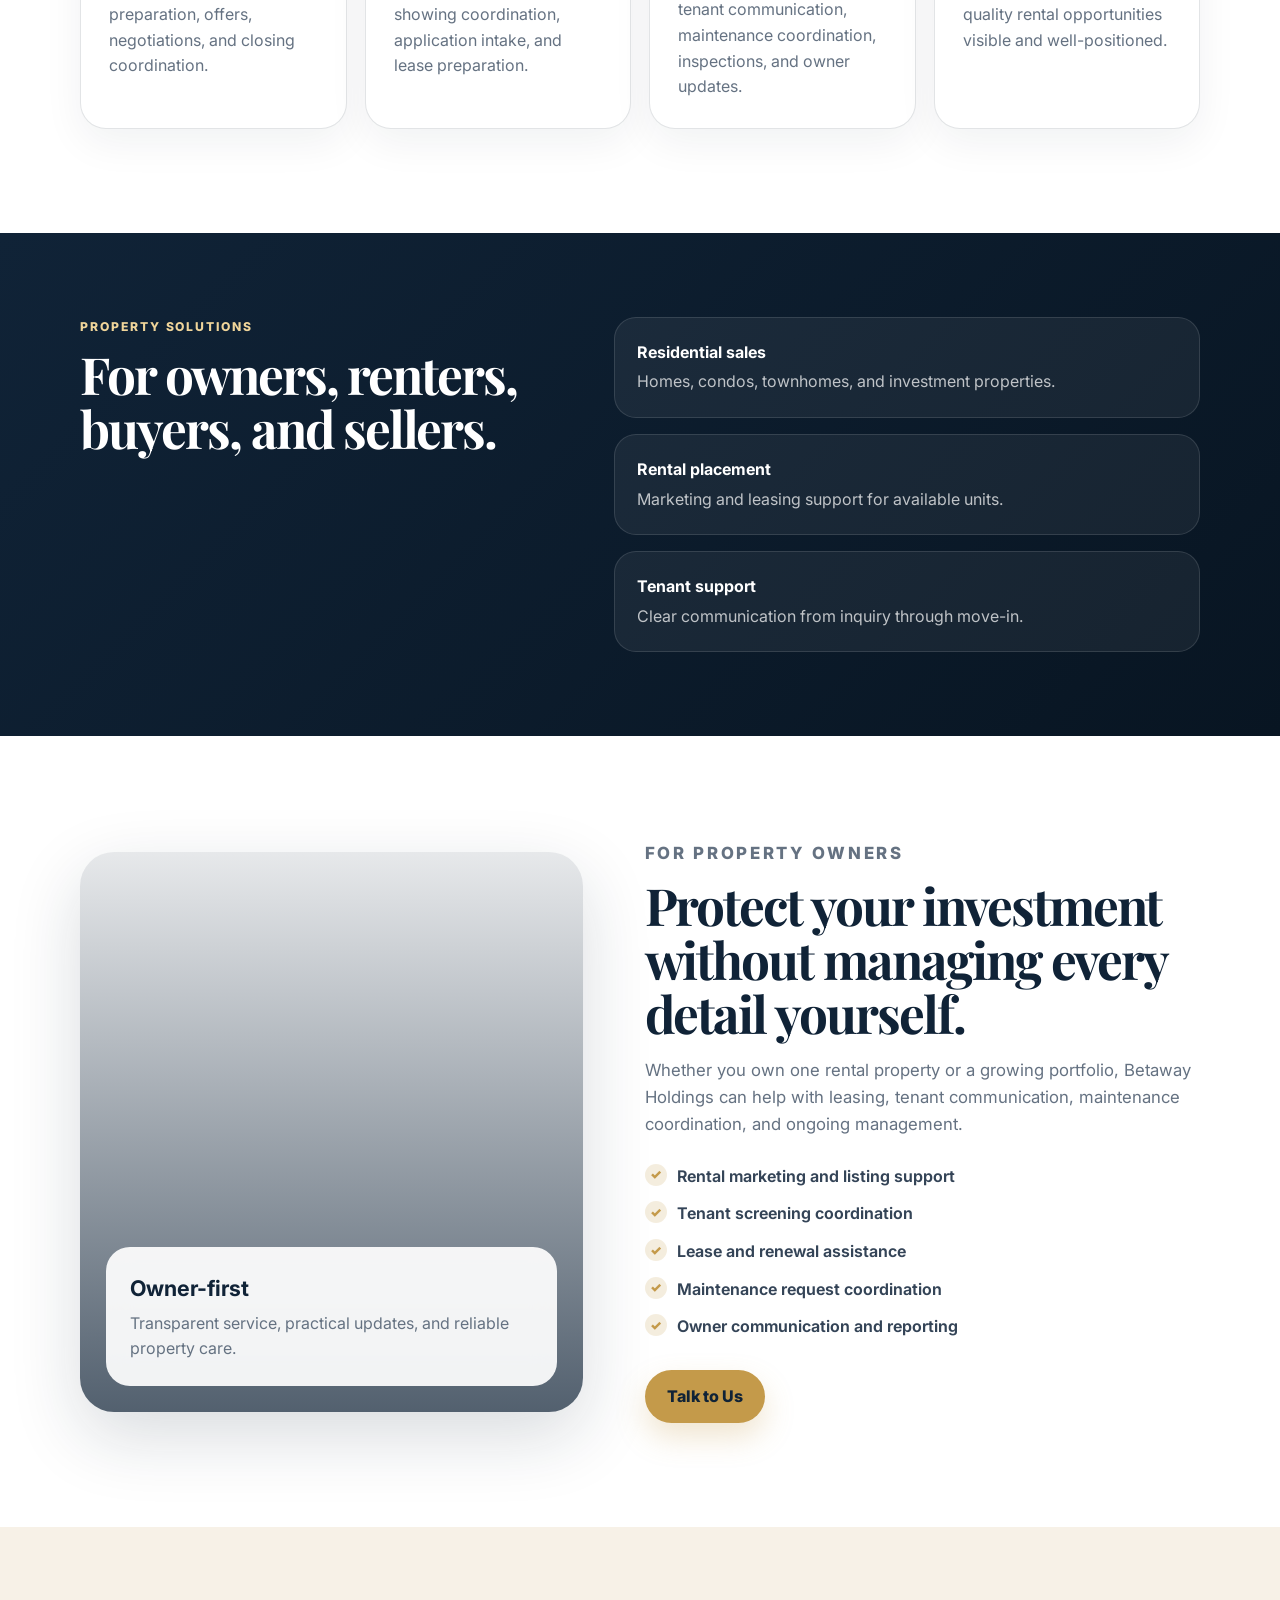
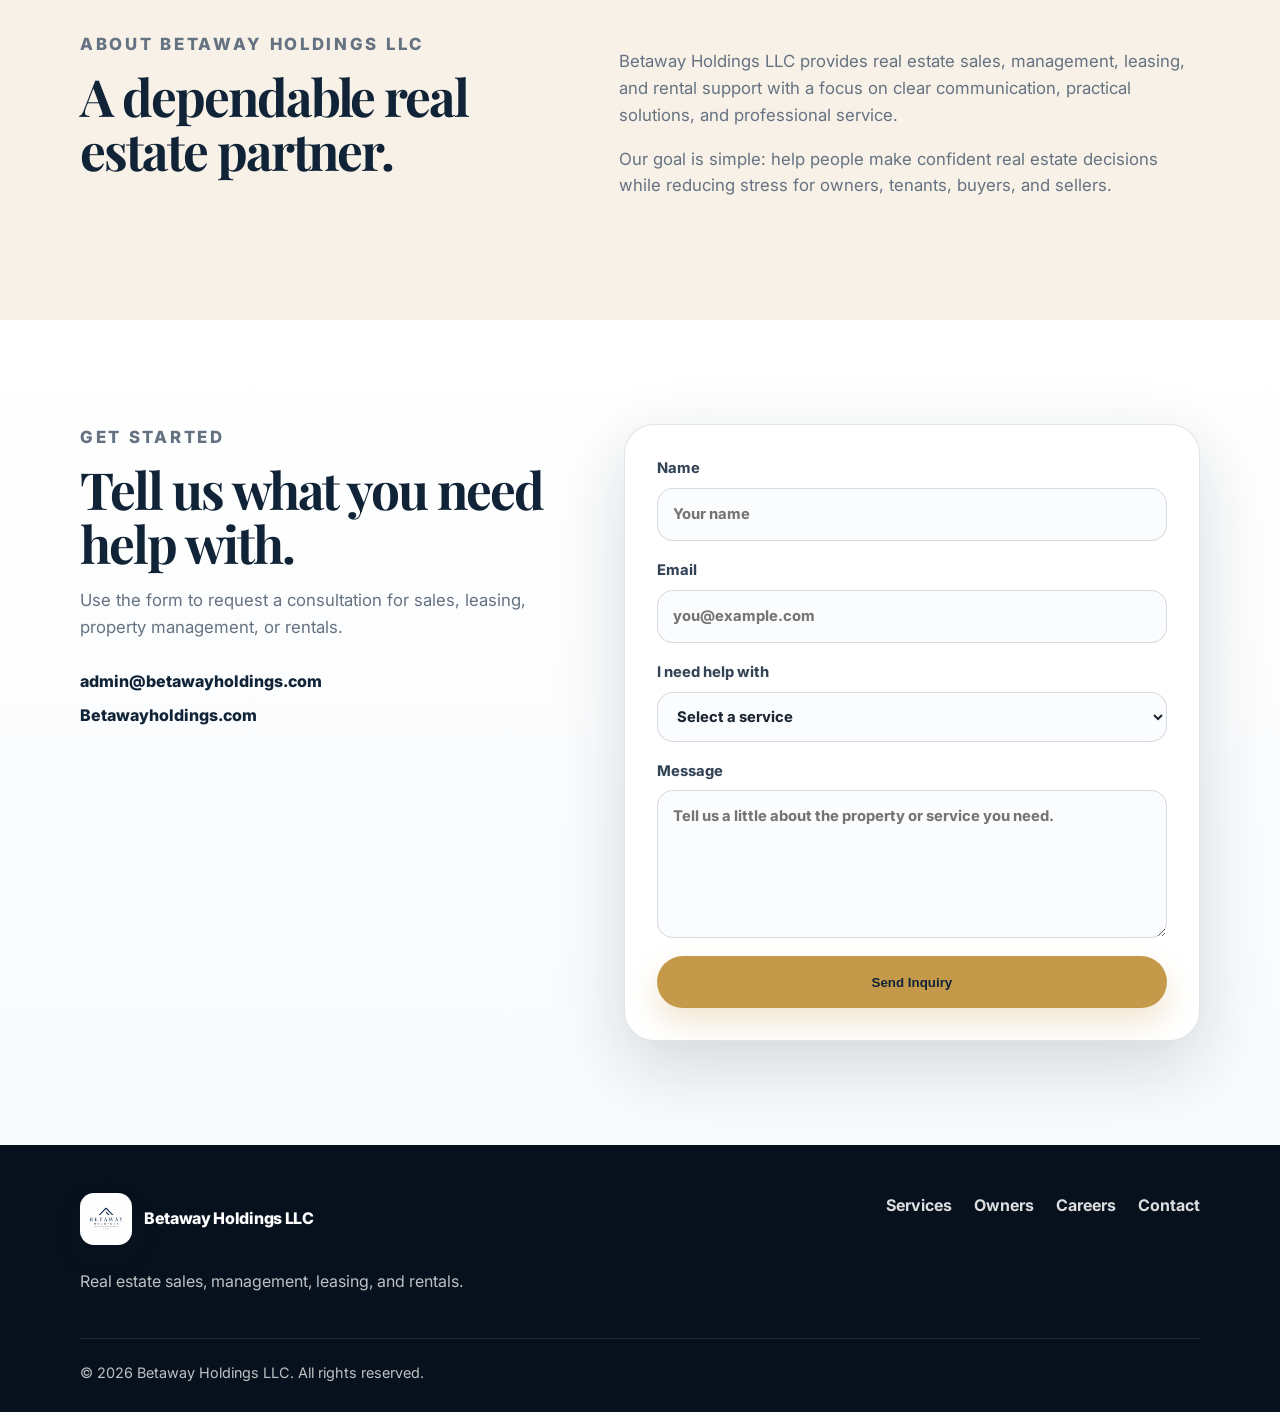
==== commit 469eed3f: "Add careers page" ====
--- a/index.html
+++ b/index.html
@@ -23,6 +23,7 @@
         <a href="#properties">Properties</a>
         <a href="#owners">Owners</a>
         <a href="#about">About</a>
+        <a href="careers.html">Careers</a>
         <a class="nav-cta" href="#contact">Contact Us</a>
       </div>
     </nav>
@@ -155,7 +156,7 @@
           </div>
         </div>
 
-        <form class="contact-form" action="mailto:admin@betawayholdings.com" method="post" enctype="text/plain">
+        <form class="contact-form" action="https://formspree.io/f/maqgnonr" method="POST">
           <label>
             Name
             <input type="text" name="name" placeholder="Your name" required>
@@ -193,6 +194,7 @@
       <div class="footer-links">
         <a href="#services">Services</a>
         <a href="#owners">Owners</a>
+        <a href="careers.html">Careers</a>
         <a href="#contact">Contact</a>
       </div>
     </div>
--- a/styles.css
+++ b/styles.css
@@ -131,6 +131,35 @@
   background: var(--navy);
 }
 
+.page-hero {
+  position: relative;
+  overflow: hidden;
+  color: var(--white);
+  background:
+    linear-gradient(105deg, rgba(16, 35, 55, 0.96), rgba(16, 35, 55, 0.74)),
+    url("https://images.unsplash.com/photo-1521791136064-7986c2920216?auto=format&fit=crop&w=1800&q=80") center/cover;
+}
+
+.page-hero::after {
+  content: "";
+  position: absolute;
+  width: 480px;
+  height: 480px;
+  right: -160px;
+  bottom: -160px;
+  background: radial-gradient(circle, rgba(196, 154, 74, 0.34), transparent 66%);
+}
+
+.page-hero-grid {
+  position: relative;
+  z-index: 1;
+  display: grid;
+  grid-template-columns: minmax(0, 1.1fr) 390px;
+  gap: 56px;
+  align-items: center;
+  padding: 112px 0 96px;
+}
+
 .hero-bg {
   position: absolute;
   inset: 0;
@@ -339,6 +368,20 @@
   display: grid;
   grid-template-columns: repeat(4, 1fr);
   gap: 18px;
+}
+
+.career-grid {
+  display: grid;
+  grid-template-columns: repeat(4, 1fr);
+  gap: 18px;
+}
+
+.career-card {
+  min-height: 100%;
+}
+
+.compact-list {
+  margin-bottom: 0;
 }
 
 .service-card {
@@ -606,7 +649,9 @@
   }
 
   .hero-grid,
+  .page-hero-grid,
   .service-grid,
+  .career-grid,
   .feature-grid,
   .split-grid,
   .about-grid,
@@ -622,7 +667,8 @@
     padding: 78px 0;
   }
 
-  .service-grid {
+  .service-grid,
+  .career-grid {
     grid-template-columns: repeat(2, 1fr);
   }
 }
@@ -642,6 +688,10 @@
 
   .hero-grid {
     padding: 58px 0;
+  }
+
+  .page-hero-grid {
+    padding: 62px 0;
   }
 
   .hero-card,
@@ -655,7 +705,8 @@
     padding: 72px 0;
   }
 
-  .service-grid {
+  .service-grid,
+  .career-grid {
     grid-template-columns: 1fr;
   }
 
